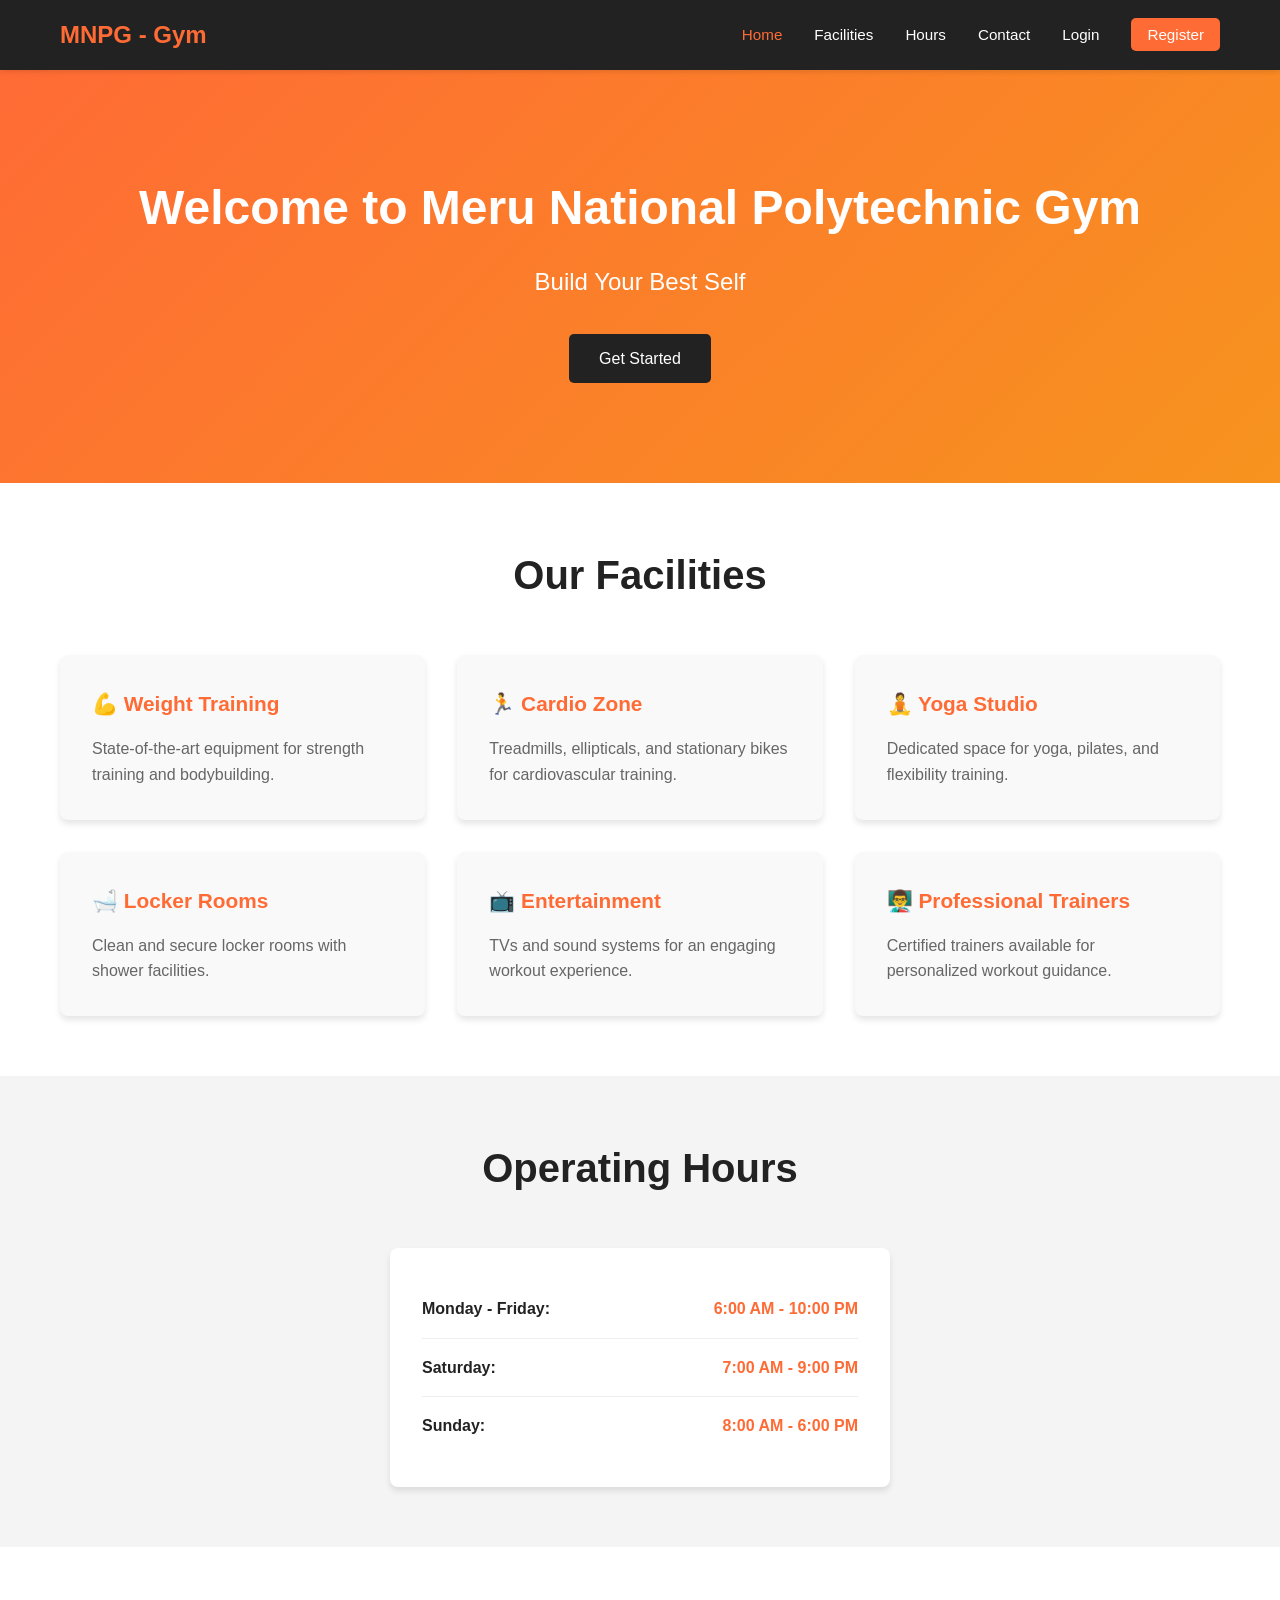
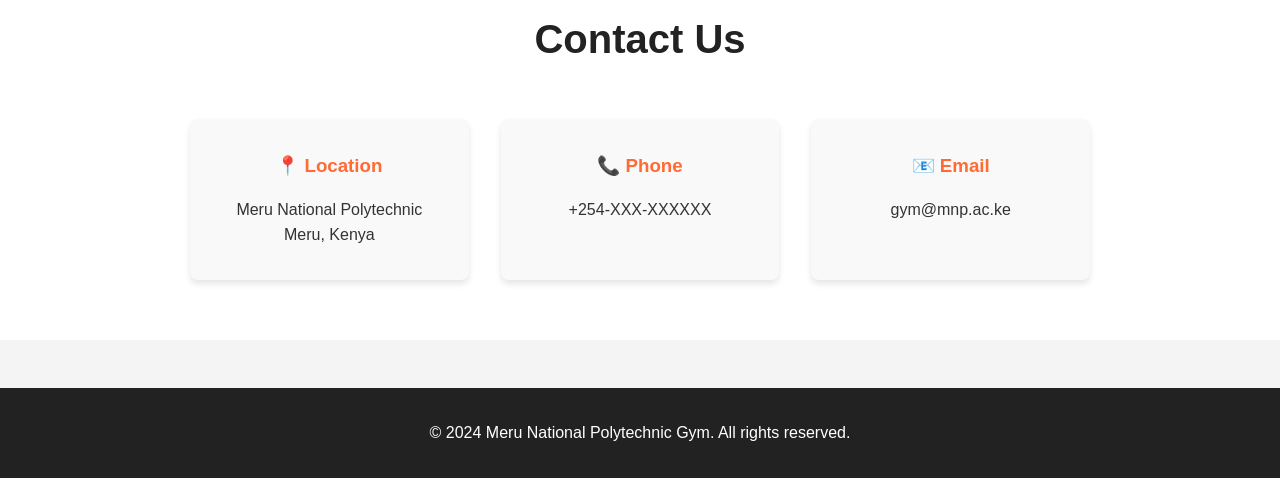
==== index.html @ 59061e44 "Initial commit: Complete Meru National Polytechnic Gym website setup" ====
<!DOCTYPE html>
<html lang="en">
<head>
    <meta charset="UTF-8">
    <meta name="viewport" content="width=device-width, initial-scale=1.0">
    <title>Meru National Polytechnic Gym</title>
    <link rel="stylesheet" href="css/style.css">
</head>
<body>
    <nav class="navbar">
        <div class="container">
            <div class="nav-brand">MNPG - Gym</div>
            <ul class="nav-menu">
                <li><a href="index.html" class="active">Home</a></li>
                <li><a href="#facilities">Facilities</a></li>
                <li><a href="#hours">Hours</a></li>
                <li><a href="#contact">Contact</a></li>
                <li><a href="login.html">Login</a></li>
                <li><a href="register.html" class="btn-register">Register</a></li>
            </ul>
        </div>
    </nav>

    <header class="hero">
        <div class="hero-content">
            <h1>Welcome to Meru National Polytechnic Gym</h1>
            <p>Build Your Best Self</p>
            <a href="register.html" class="btn-primary">Get Started</a>
        </div>
    </header>

    <section id="facilities" class="facilities">
        <div class="container">
            <h2>Our Facilities</h2>
            <div class="facilities-grid">
                <div class="facility-card">
                    <h3>💪 Weight Training</h3>
                    <p>State-of-the-art equipment for strength training and bodybuilding.</p>
                </div>
                <div class="facility-card">
                    <h3>🏃 Cardio Zone</h3>
                    <p>Treadmills, ellipticals, and stationary bikes for cardiovascular training.</p>
                </div>
                <div class="facility-card">
                    <h3>🧘 Yoga Studio</h3>
                    <p>Dedicated space for yoga, pilates, and flexibility training.</p>
                </div>
                <div class="facility-card">
                    <h3>🛁 Locker Rooms</h3>
                    <p>Clean and secure locker rooms with shower facilities.</p>
                </div>
                <div class="facility-card">
                    <h3>📺 Entertainment</h3>
                    <p>TVs and sound systems for an engaging workout experience.</p>
                </div>
                <div class="facility-card">
                    <h3>👨‍🏫 Professional Trainers</h3>
                    <p>Certified trainers available for personalized workout guidance.</p>
                </div>
            </div>
        </div>
    </section>

    <section id="hours" class="hours">
        <div class="container">
            <h2>Operating Hours</h2>
            <div class="hours-content">
                <div class="hours-table">
                    <div class="hour-row">
                        <span class="day">Monday - Friday:</span>
                        <span class="time">6:00 AM - 10:00 PM</span>
                    </div>
                    <div class="hour-row">
                        <span class="day">Saturday:</span>
                        <span class="time">7:00 AM - 9:00 PM</span>
                    </div>
                    <div class="hour-row">
                        <span class="day">Sunday:</span>
                        <span class="time">8:00 AM - 6:00 PM</span>
                    </div>
                </div>
            </div>
        </div>
    </section>

    <section id="contact" class="contact">
        <div class="container">
            <h2>Contact Us</h2>
            <div class="contact-content">
                <div class="contact-info">
                    <div class="info-item">
                        <h3>📍 Location</h3>
                        <p>Meru National Polytechnic<br>Meru, Kenya</p>
                    </div>
                    <div class="info-item">
                        <h3>📞 Phone</h3>
                        <p>+254-XXX-XXXXXX</p>
                    </div>
                    <div class="info-item">
                        <h3>📧 Email</h3>
                        <p>gym@mnp.ac.ke</p>
                    </div>
                </div>
            </div>
        </div>
    </section>

    <footer>
        <div class="container">
            <p>&copy; 2024 Meru National Polytechnic Gym. All rights reserved.</p>
        </div>
    </footer>

    <script src="js/script.js"></script>
</body>
</html>
---- css/style.css ----
* {
    margin: 0;
    padding: 0;
    box-sizing: border-box;
}

body {
    font-family: 'Segoe UI', Tahoma, Geneva, Verdana, sans-serif;
    line-height: 1.6;
    color: #333;
    background-color: #f4f4f4;
}

.container {
    max-width: 1200px;
    margin: 0 auto;
    padding: 0 20px;
}

/* Navbar */
.navbar {
    background-color: #222;
    color: #fff;
    padding: 1rem 0;
    position: sticky;
    top: 0;
    z-index: 100;
    box-shadow: 0 2px 5px rgba(0, 0, 0, 0.1);
}

.navbar .container {
    display: flex;
    justify-content: space-between;
    align-items: center;
}

.nav-brand {
    font-size: 1.5rem;
    font-weight: bold;
    color: #ff6b35;
}

.nav-menu {
    display: flex;
    list-style: none;
    gap: 2rem;
    align-items: center;
}

.nav-menu a {
    color: #fff;
    text-decoration: none;
    transition: color 0.3s ease;
    font-size: 0.95rem;
}

.nav-menu a:hover,
.nav-menu a.active {
    color: #ff6b35;
}

.btn-register {
    background-color: #ff6b35;
    padding: 0.5rem 1rem;
    border-radius: 5px;
    color: #fff !important;
}

.btn-register:hover {
    background-color: #e55100;
}

/* Hero Section */
.hero {
    background: linear-gradient(135deg, #ff6b35 0%, #f7931e 100%);
    color: #fff;
    padding: 100px 0;
    text-align: center;
}

.hero-content h1 {
    font-size: 3rem;
    margin-bottom: 1rem;
}

.hero-content p {
    font-size: 1.5rem;
    margin-bottom: 2rem;
}

.btn-primary {
    display: inline-block;
    background-color: #222;
    color: #fff;
    padding: 12px 30px;
    text-decoration: none;
    border-radius: 5px;
    transition: background-color 0.3s ease;
    border: none;
    cursor: pointer;
    font-size: 1rem;
}

.btn-primary:hover {
    background-color: #333;
}

/* Facilities Section */
.facilities {
    padding: 60px 0;
    background-color: #fff;
}

.facilities h2,
.hours h2,
.contact h2 {
    text-align: center;
    font-size: 2.5rem;
    margin-bottom: 3rem;
    color: #222;
}

.facilities-grid {
    display: grid;
    grid-template-columns: repeat(auto-fit, minmax(300px, 1fr));
    gap: 2rem;
}

.facility-card {
    background-color: #f9f9f9;
    padding: 2rem;
    border-radius: 8px;
    box-shadow: 0 4px 6px rgba(0, 0, 0, 0.1);
    transition: transform 0.3s ease, box-shadow 0.3s ease;
}

.facility-card:hover {
    transform: translateY(-5px);
    box-shadow: 0 6px 12px rgba(0, 0, 0, 0.15);
}

.facility-card h3 {
    color: #ff6b35;
    margin-bottom: 1rem;
    font-size: 1.3rem;
}

.facility-card p {
    color: #666;
}

/* Hours Section */
.hours {
    padding: 60px 0;
    background-color: #f4f4f4;
}

.hours-content {
    display: flex;
    justify-content: center;
}

.hours-table {
    background-color: #fff;
    padding: 2rem;
    border-radius: 8px;
    box-shadow: 0 4px 6px rgba(0, 0, 0, 0.1);
    width: 100%;
    max-width: 500px;
}

.hour-row {
    display: flex;
    justify-content: space-between;
    padding: 1rem 0;
    border-bottom: 1px solid #eee;
}

.hour-row:last-child {
    border-bottom: none;
}

.day {
    font-weight: bold;
    color: #222;
}

.time {
    color: #ff6b35;
    font-weight: bold;
}

/* Contact Section */
.contact {
    padding: 60px 0;
    background-color: #fff;
}

.contact-content {
    display: flex;
    justify-content: center;
}

.contact-info {
    display: grid;
    grid-template-columns: repeat(auto-fit, minmax(250px, 1fr));
    gap: 2rem;
    width: 100%;
    max-width: 900px;
}

.info-item {
    background-color: #f9f9f9;
    padding: 2rem;
    border-radius: 8px;
    box-shadow: 0 4px 6px rgba(0, 0, 0, 0.1);
    text-align: center;
}

.info-item h3 {
    color: #ff6b35;
    margin-bottom: 1rem;
}

/* Form Container */
.form-container {
    display: flex;
    justify-content: center;
    align-items: center;
    min-height: 70vh;
    padding: 2rem 0;
}

.form-box {
    background-color: #fff;
    padding: 2.5rem;
    border-radius: 8px;
    box-shadow: 0 4px 6px rgba(0, 0, 0, 0.1);
    width: 100%;
    max-width: 450px;
}

.form-box h2 {
    text-align: center;
    margin-bottom: 2rem;
    color: #222;
}

.form-group {
    margin-bottom: 1.5rem;
}

.form-group label {
    display: block;
    margin-bottom: 0.5rem;
    color: #333;
    font-weight: 500;
}

.form-group input {
    width: 100%;
    padding: 10px;
    border: 1px solid #ddd;
    border-radius: 5px;
    font-size: 1rem;
    transition: border-color 0.3s ease;
}

.form-group input:focus {
    outline: none;
    border-color: #ff6b35;
    box-shadow: 0 0 5px rgba(255, 107, 53, 0.3);
}

.form-group.checkbox {
    display: flex;
    align-items: center;
}

.form-group.checkbox input {
    width: auto;
    margin-right: 0.5rem;
}

.form-group.checkbox label {
    margin-bottom: 0;
}

.form-box button {
    width: 100%;
    padding: 12px;
    background-color: #ff6b35;
    color: #fff;
    border: none;
    border-radius: 5px;
    font-size: 1.1rem;
    font-weight: bold;
    cursor: pointer;
    transition: background-color 0.3s ease;
}

.form-box button:hover {
    background-color: #e55100;
}

.form-footer {
    text-align: center;
    margin-top: 1.5rem;
    color: #666;
}

.form-footer a {
    color: #ff6b35;
    text-decoration: none;
    font-weight: bold;
}

.form-footer a:hover {
    text-decoration: underline;
}

/* Dashboard */
.dashboard-container {
    padding: 3rem 0;
    min-height: 70vh;
}

.dashboard-container h1 {
    text-align: center;
    margin-bottom: 2rem;
    color: #222;
}

.dashboard-grid {
    display: grid;
    grid-template-columns: repeat(auto-fit, minmax(300px, 1fr));
    gap: 2rem;
}

.dashboard-card {
    background-color: #fff;
    padding: 2rem;
    border-radius: 8px;
    box-shadow: 0 4px 6px rgba(0, 0, 0, 0.1);
}

.dashboard-card h3 {
    color: #ff6b35;
    margin-bottom: 1rem;
}

.btn-link {
    display: inline-block;
    color: #ff6b35;
    text-decoration: none;
    margin-right: 1rem;
    padding: 0.5rem 0;
}

.btn-link:hover {
    text-decoration: underline;
}

/* Footer */
footer {
    background-color: #222;
    color: #fff;
    text-align: center;
    padding: 2rem 0;
    margin-top: 3rem;
}

/* Responsive Design */
@media (max-width: 768px) {
    .nav-menu {
        flex-direction: column;
        gap: 1rem;
    }

    .hero-content h1 {
        font-size: 2rem;
    }

    .hero-content p {
        font-size: 1.2rem;
    }

    .facilities h2,
    .hours h2,
    .contact h2 {
        font-size: 1.8rem;
    }

    .facilities-grid,
    .contact-info {
        grid-template-columns: 1fr;
    }

    .form-box {
        padding: 1.5rem;
    }
}

@media (max-width: 480px) {
    .nav-menu {
        gap: 0.5rem;
    }

    .nav-menu a {
        font-size: 0.8rem;
    }

    .hero {
        padding: 50px 0;
    }

    .hero-content h1 {
        font-size: 1.5rem;
    }

    .hero-content p {
        font-size: 1rem;
    }
}
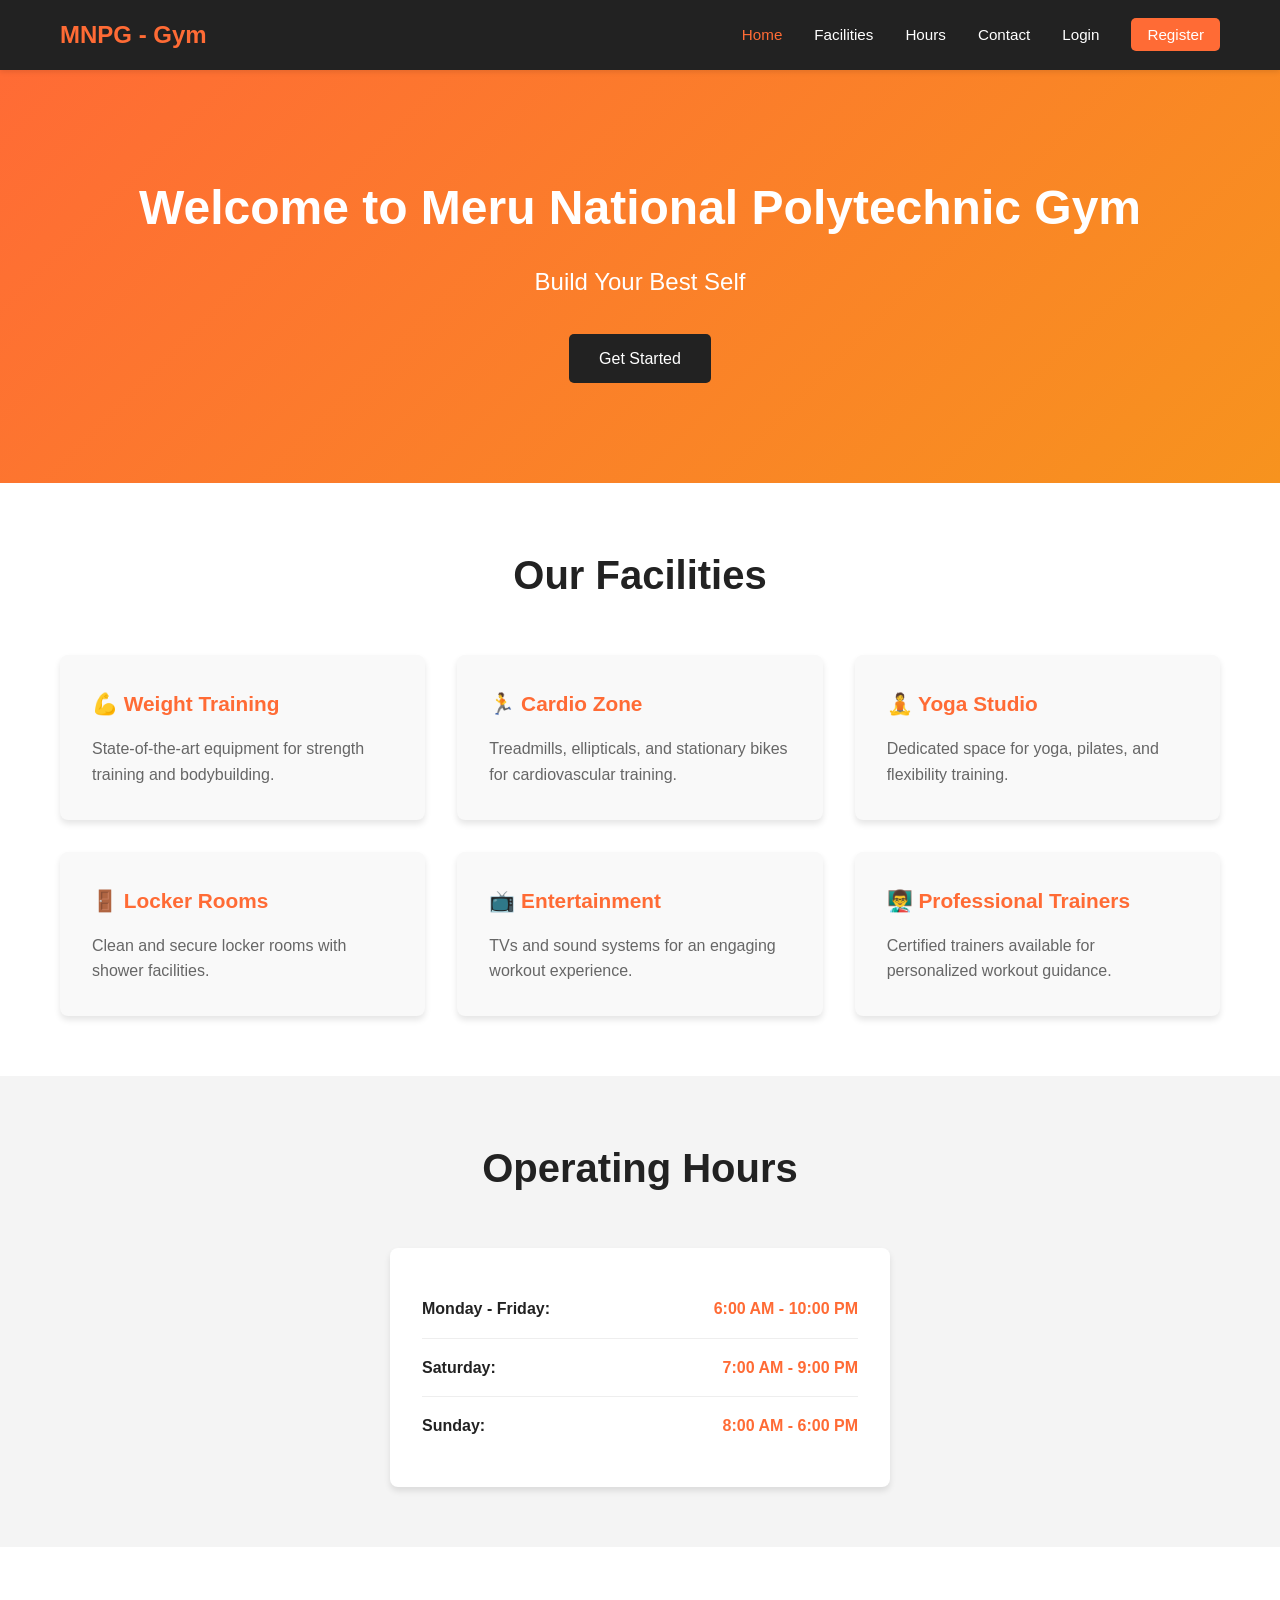
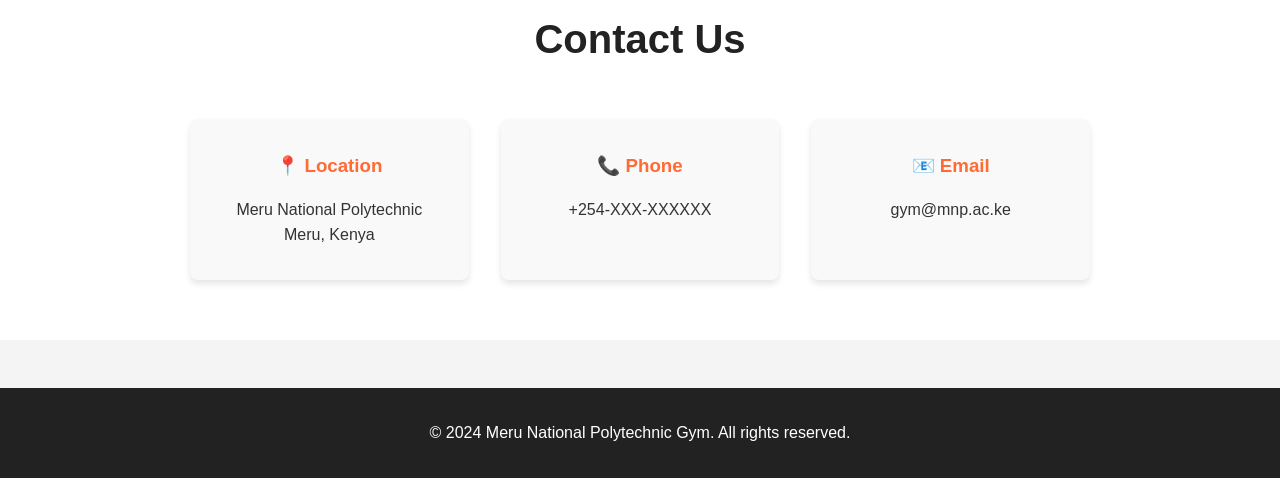
==== commit 73a75fa3: "Fix: Update all login links from login.html to login.php" ====
--- a/index.html
+++ b/index.html
@@ -15,7 +15,7 @@
                 <li><a href="#facilities">Facilities</a></li>
                 <li><a href="#hours">Hours</a></li>
                 <li><a href="#contact">Contact</a></li>
-                <li><a href="login.html">Login</a></li>
+                <li><a href="login.php">Login</a></li>
                 <li><a href="register.html" class="btn-register">Register</a></li>
             </ul>
         </div>
@@ -46,7 +46,7 @@
                     <p>Dedicated space for yoga, pilates, and flexibility training.</p>
                 </div>
                 <div class="facility-card">
-                    <h3>🛁 Locker Rooms</h3>
+                    <h3>🚪 Locker Rooms</h3>
                     <p>Clean and secure locker rooms with shower facilities.</p>
                 </div>
                 <div class="facility-card">
--- a/css/style.css
+++ b/css/style.css
@@ -68,6 +68,25 @@
 
 .btn-register:hover {
     background-color: #e55100;
+}
+
+/* Messages */
+.error-message {
+    background-color: #f8d7da;
+    border: 1px solid #f5c6cb;
+    color: #721c24;
+    padding: 1rem;
+    border-radius: 5px;
+    margin-bottom: 1.5rem;
+}
+
+.success-message {
+    background-color: #d4edda;
+    border: 1px solid #c3e6cb;
+    color: #155724;
+    padding: 1rem;
+    border-radius: 5px;
+    margin-bottom: 1.5rem;
 }
 
 /* Hero Section */
@@ -346,7 +365,21 @@
 
 .dashboard-card h3 {
     color: #ff6b35;
-    margin-bottom: 1rem;
+    margin-bottom: 1.5rem;
+    font-size: 1.2rem;
+}
+
+.dashboard-card p {
+    margin-bottom: 0.8rem;
+    line-height: 1.8;
+}
+
+.dashboard-card p strong {
+    color: #222;
+}
+
+.dashboard-card span {
+    color: #666;
 }
 
 .btn-link {
@@ -355,6 +388,8 @@
     text-decoration: none;
     margin-right: 1rem;
     padding: 0.5rem 0;
+    font-weight: 500;
+    transition: text-decoration 0.3s ease;
 }
 
 .btn-link:hover {
@@ -392,7 +427,8 @@
     }
 
     .facilities-grid,
-    .contact-info {
+    .contact-info,
+    .dashboard-grid {
         grid-template-columns: 1fr;
     }
 
